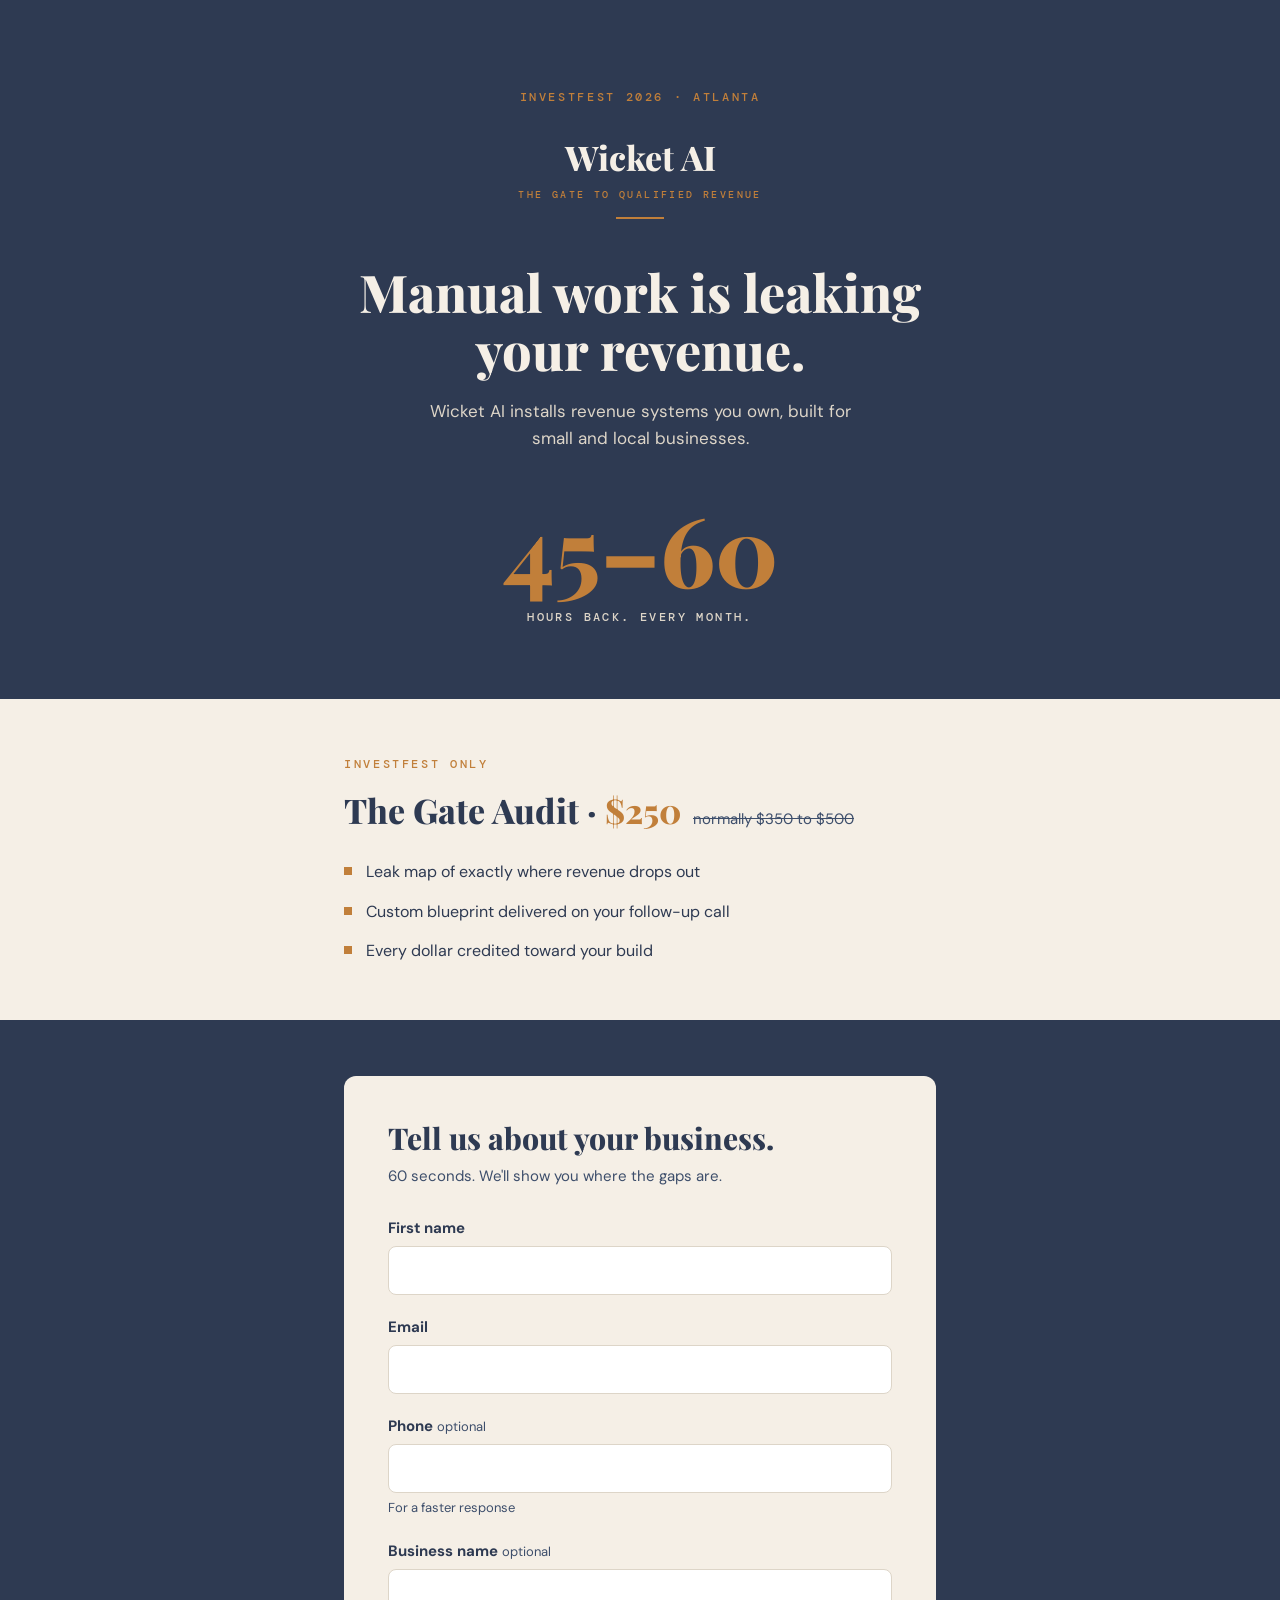
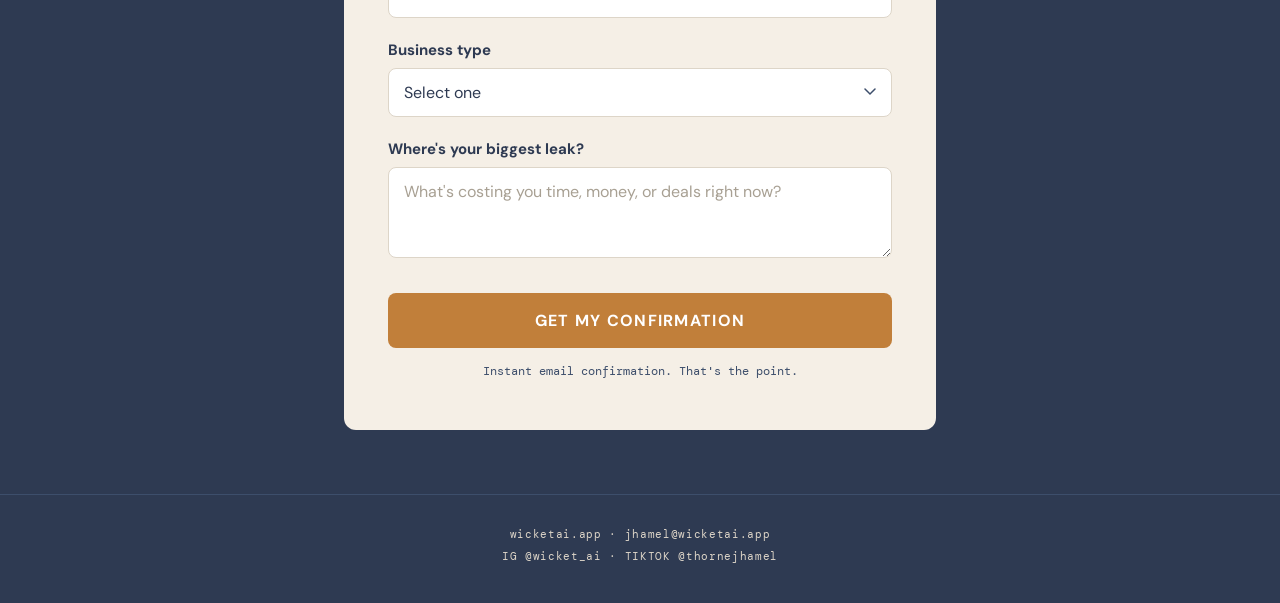
==== investfest/index.html @ 27d0508a "Add InvestFest 2026 intake page at /investfest" ====
<!DOCTYPE html>
<html lang="en">
<head>
  <meta charset="UTF-8" />
  <meta name="viewport" content="width=device-width, initial-scale=1.0" />
  <title>Wicket AI at InvestFest 2026 — The Gate Audit</title>
  <meta name="description" content="Wicket AI at InvestFest 2026, Atlanta. The Gate Audit for $250, InvestFest only. Tell us about your business and get an instant confirmation." />
  <meta name="robots" content="noindex" />
  <link rel="preconnect" href="https://fonts.googleapis.com" />
  <link rel="preconnect" href="https://fonts.gstatic.com" crossorigin />
  <link href="https://fonts.googleapis.com/css2?family=Playfair+Display:wght@700;800&family=DM+Sans:wght@400;700&family=DM+Mono:wght@400;500&display=swap" rel="stylesheet" />
  <style>
    :root {
      --navy: #2E3A52;
      --copper: #C17F3A;
      --offwhite: #F5EFE6;
      --tan: #DDD5C8;
      --navy-muted: #3D4E6B;
    }

    *, *::before, *::after { box-sizing: border-box; margin: 0; padding: 0; }

    html { -webkit-text-size-adjust: 100%; }

    body {
      font-family: 'DM Sans', sans-serif;
      font-size: 16px;
      line-height: 1.6;
      background: var(--navy);
      color: var(--offwhite);
      -webkit-font-smoothing: antialiased;
    }

    .wrap {
      max-width: 640px;
      margin: 0 auto;
      padding: 0 24px;
    }

    .eyebrow {
      font-family: 'DM Mono', monospace;
      font-size: 12px;
      font-weight: 500;
      letter-spacing: 0.22em;
      text-transform: uppercase;
      color: var(--copper);
    }

    /* ---------- HERO ---------- */
    .hero {
      background: var(--navy);
      text-align: center;
      padding: 64px 0 56px;
    }
    .hero .eyebrow { display: block; margin-bottom: 32px; }

    .wordmark {
      font-family: 'Playfair Display', serif;
      font-weight: 800;
      font-size: 34px;
      color: var(--offwhite);
      line-height: 1.1;
    }
    .tagline {
      font-family: 'DM Mono', monospace;
      font-size: 10px;
      font-weight: 500;
      letter-spacing: 0.24em;
      text-transform: uppercase;
      color: var(--copper);
      margin-top: 10px;
      display: inline-block;
    }
    .tagline-rule {
      width: 48px;
      height: 2px;
      background: var(--copper);
      margin: 12px auto 0;
    }

    .hero-headline {
      font-family: 'Playfair Display', serif;
      font-weight: 800;
      font-size: clamp(34px, 7vw, 52px);
      line-height: 1.12;
      color: var(--offwhite);
      margin: 44px 0 18px;
    }
    .hero-sub {
      font-size: 17px;
      color: var(--tan);
      max-width: 460px;
      margin: 0 auto;
    }

    .hero-stat { margin-top: 48px; }
    .stat-num {
      font-family: 'Playfair Display', serif;
      font-weight: 800;
      font-size: clamp(64px, 14vw, 96px);
      line-height: 1;
      color: var(--copper);
    }
    .stat-caption {
      font-family: 'DM Mono', monospace;
      font-size: 12px;
      font-weight: 500;
      letter-spacing: 0.2em;
      text-transform: uppercase;
      color: var(--tan);
      margin-top: 12px;
    }

    /* ---------- OFFER ---------- */
    .offer {
      background: var(--offwhite);
      color: var(--navy);
      padding: 56px 0;
    }
    .offer .eyebrow { display: block; margin-bottom: 16px; }

    .offer-title {
      font-family: 'Playfair Display', serif;
      font-weight: 800;
      font-size: clamp(26px, 5.5vw, 34px);
      line-height: 1.2;
      color: var(--navy);
      display: flex;
      align-items: baseline;
      flex-wrap: wrap;
      gap: 12px;
    }
    .offer-price { color: var(--copper); }
    .offer-was {
      font-family: 'DM Sans', sans-serif;
      font-size: 15px;
      font-weight: 400;
      color: var(--navy-muted);
      text-decoration: line-through;
    }

    .offer-bullets {
      list-style: none;
      margin-top: 28px;
      display: flex;
      flex-direction: column;
      gap: 14px;
    }
    .offer-bullets li {
      display: flex;
      align-items: flex-start;
      gap: 14px;
      font-size: 16px;
      color: var(--navy);
    }
    .offer-bullets li::before {
      content: '';
      flex-shrink: 0;
      width: 8px;
      height: 8px;
      background: var(--copper);
      margin-top: 8px;
    }

    /* ---------- FORM ---------- */
    .intake {
      background: var(--navy);
      padding: 56px 0 64px;
    }
    .intake-card {
      background: var(--offwhite);
      color: var(--navy);
      border-radius: 12px;
      padding: 36px 28px 40px;
    }

    .form-title {
      font-family: 'Playfair Display', serif;
      font-weight: 800;
      font-size: clamp(24px, 5vw, 30px);
      line-height: 1.2;
      color: var(--navy);
    }
    .form-subtitle {
      font-size: 15px;
      color: var(--navy-muted);
      margin-top: 8px;
      margin-bottom: 28px;
    }

    .field { margin-bottom: 20px; }
    .field label {
      display: block;
      font-weight: 700;
      font-size: 15px;
      color: var(--navy);
      margin-bottom: 6px;
    }
    .optional {
      font-weight: 400;
      font-size: 13px;
      color: var(--navy-muted);
    }
    .helper {
      font-size: 13px;
      color: var(--navy-muted);
      margin-top: 5px;
    }

    input, select, textarea {
      width: 100%;
      font-family: 'DM Sans', sans-serif;
      font-size: 16px;
      color: var(--navy);
      background: #FFFFFF;
      border: 1px solid var(--tan);
      border-radius: 8px;
      padding: 13px 15px;
      outline: none;
      -webkit-appearance: none;
      appearance: none;
    }
    textarea { resize: vertical; }
    select {
      background-image: url("data:image/svg+xml,%3Csvg xmlns='http://www.w3.org/2000/svg' width='12' height='8' viewBox='0 0 12 8'%3E%3Cpath d='M1 1l5 5 5-5' stroke='%233D4E6B' stroke-width='1.5' fill='none' stroke-linecap='round'/%3E%3C/svg%3E");
      background-repeat: no-repeat;
      background-position: right 15px center;
      padding-right: 42px;
      cursor: pointer;
    }
    input::placeholder, textarea::placeholder { color: #A8A093; }

    input:focus, select:focus, textarea:focus {
      border-color: var(--copper);
      box-shadow: 0 0 0 2px var(--copper);
    }

    .field-error {
      display: none;
      font-size: 13px;
      font-weight: 700;
      color: var(--copper);
      margin-top: 6px;
    }
    .field.has-error .field-error { display: block; }
    .field.has-error input,
    .field.has-error select { border-color: var(--copper); }

    .submit-btn {
      width: 100%;
      background: var(--copper);
      color: #FFFFFF;
      font-family: 'DM Sans', sans-serif;
      font-size: 16px;
      font-weight: 700;
      text-transform: uppercase;
      letter-spacing: 0.08em;
      border: none;
      border-radius: 8px;
      padding: 17px;
      cursor: pointer;
      margin-top: 8px;
    }
    .submit-btn:focus-visible { outline: 3px solid var(--navy); outline-offset: 2px; }
    .submit-btn:disabled { opacity: 0.7; cursor: default; }

    .submit-note {
      font-family: 'DM Mono', monospace;
      font-size: 12px;
      color: var(--navy-muted);
      text-align: center;
      margin-top: 14px;
    }

    .form-fail {
      display: none;
      font-size: 15px;
      font-weight: 700;
      color: var(--copper);
      text-align: center;
      margin-top: 16px;
    }
    .form-fail.visible { display: block; }

    /* ---------- SUCCESS ---------- */
    .success {
      display: none;
      text-align: center;
      padding: 24px 0 8px;
    }
    .success.visible { display: block; }
    .success-headline {
      font-family: 'Playfair Display', serif;
      font-weight: 800;
      font-size: clamp(44px, 10vw, 64px);
      color: var(--navy);
    }
    .success-line {
      font-size: 17px;
      color: var(--navy);
      margin-top: 16px;
    }
    .success-note {
      font-family: 'DM Mono', monospace;
      font-size: 12px;
      color: var(--navy-muted);
      margin-top: 10px;
    }
    .reset-btn {
      background: none;
      border: none;
      font-family: 'DM Sans', sans-serif;
      font-size: 16px;
      font-weight: 700;
      color: var(--copper);
      cursor: pointer;
      margin-top: 32px;
      padding: 8px;
    }
    .reset-btn:focus-visible { outline: 3px solid var(--copper); outline-offset: 2px; }

    /* ---------- FOOTER ---------- */
    .footer {
      background: var(--navy);
      border-top: 1px solid var(--navy-muted);
      padding: 28px 0 36px;
      text-align: center;
    }
    .footer p {
      font-family: 'DM Mono', monospace;
      font-size: 11px;
      letter-spacing: 0.06em;
      color: var(--tan);
      line-height: 2;
    }
    .footer a { color: var(--tan); text-decoration: none; }
    .footer a:focus-visible { outline: 2px solid var(--copper); outline-offset: 2px; }

    @media (min-width: 820px) {
      .hero { padding: 88px 0 72px; }
      .intake-card { padding: 44px 44px 48px; }
    }
  </style>
</head>
<body>

  <!-- HERO -->
  <header class="hero">
    <div class="wrap">
      <span class="eyebrow">INVESTFEST 2026 &middot; ATLANTA</span>
      <h1 class="wordmark">Wicket AI</h1>
      <span class="tagline">The Gate to Qualified Revenue</span>
      <div class="tagline-rule" aria-hidden="true"></div>
      <p class="hero-headline">Manual work is leaking your revenue.</p>
      <p class="hero-sub">Wicket AI installs revenue systems you own, built for small and local businesses.</p>
      <div class="hero-stat">
        <div class="stat-num">45&ndash;60</div>
        <div class="stat-caption">Hours back. Every month.</div>
      </div>
    </div>
  </header>

  <!-- OFFER -->
  <section class="offer">
    <div class="wrap">
      <span class="eyebrow">INVESTFEST ONLY</span>
      <h2 class="offer-title">
        <span>The Gate Audit &middot; <span class="offer-price">$250</span></span>
        <span class="offer-was">normally $350 to $500</span>
      </h2>
      <ul class="offer-bullets">
        <li>Leak map of exactly where revenue drops out</li>
        <li>Custom blueprint delivered on your follow-up call</li>
        <li>Every dollar credited toward your build</li>
      </ul>
    </div>
  </section>

  <!-- INTAKE -->
  <section class="intake">
    <div class="wrap">
      <div class="intake-card">

        <div id="formView">
          <h2 class="form-title">Tell us about your business.</h2>
          <p class="form-subtitle">60 seconds. We'll show you where the gaps are.</p>

          <form id="intakeForm" novalidate>
            <div class="field" id="field-first_name">
              <label for="first_name">First name</label>
              <input type="text" id="first_name" name="first_name" autocomplete="given-name" autocapitalize="words" />
              <p class="field-error">Please enter your first name.</p>
            </div>

            <div class="field" id="field-email">
              <label for="email">Email</label>
              <input type="email" id="email" name="email" autocomplete="email" inputmode="email" autocapitalize="off" />
              <p class="field-error">Please enter a valid email address.</p>
            </div>

            <div class="field">
              <label for="phone">Phone <span class="optional">optional</span></label>
              <input type="tel" id="phone" name="phone" autocomplete="tel" inputmode="tel" />
              <p class="helper">For a faster response</p>
            </div>

            <div class="field">
              <label for="business_name">Business name <span class="optional">optional</span></label>
              <input type="text" id="business_name" name="business_name" autocomplete="organization" />
            </div>

            <div class="field" id="field-business_type">
              <label for="business_type">Business type</label>
              <select id="business_type" name="business_type">
                <option value="" disabled selected>Select one</option>
                <option value="Real Estate">Real Estate</option>
                <option value="Agency or Creator">Agency or Creator</option>
                <option value="Local Service">Local Service</option>
                <option value="Financial Services">Financial Services</option>
                <option value="Health and Wellness">Health and Wellness</option>
                <option value="Other">Other</option>
              </select>
              <p class="field-error">Please select your business type.</p>
            </div>

            <div class="field">
              <label for="leak">Where's your biggest leak?</label>
              <textarea id="leak" name="leak" rows="3" placeholder="What's costing you time, money, or deals right now?"></textarea>
            </div>

            <button type="submit" class="submit-btn" id="submitBtn">Get My Confirmation</button>
            <p class="submit-note">Instant email confirmation. That's the point.</p>
            <p class="form-fail" id="formFail">Connection hiccup. Your info is safe, tap submit again.</p>
          </form>
        </div>

        <div class="success" id="successView">
          <p class="success-headline">Done.</p>
          <p class="success-line">Check your inbox. It's already there.</p>
          <p class="success-note">We'll reach out within 24 to 48 hours either way.</p>
          <button type="button" class="reset-btn" id="resetBtn">+ Add another response</button>
        </div>

      </div>
    </div>
  </section>

  <!-- FOOTER -->
  <footer class="footer">
    <div class="wrap">
      <p>
        <a href="https://wicketai.app">wicketai.app</a> &middot;
        <a href="mailto:jhamel@wicketai.app">jhamel@wicketai.app</a><br />
        IG @wicket_ai &middot; TIKTOK @thornejhamel
      </p>
    </div>
  </footer>

  <script>
    const WEBHOOK_URL = "PASTE_N8N_PRODUCTION_WEBHOOK_URL_HERE";
    const PENDING_KEY = "wicket_pending_submissions";
    const KIOSK_RESET_MS = 45000;

    const form = document.getElementById('intakeForm');
    const formView = document.getElementById('formView');
    const successView = document.getElementById('successView');
    const submitBtn = document.getElementById('submitBtn');
    const formFail = document.getElementById('formFail');
    const resetBtn = document.getElementById('resetBtn');

    const EMAIL_RE = /^[^\s@]+@[^\s@]+\.[^\s@]+$/;
    let kioskTimer = null;

    function buildPayload() {
      return {
        first_name: document.getElementById('first_name').value.trim(),
        email: document.getElementById('email').value.trim(),
        phone: document.getElementById('phone').value.trim(),
        business_name: document.getElementById('business_name').value.trim(),
        business_type: document.getElementById('business_type').value,
        leak: document.getElementById('leak').value.trim(),
        source: "investfest2026",
        submitted_at: new Date().toISOString()
      };
    }

    function validate() {
      let valid = true;
      const checks = [
        ['field-first_name', document.getElementById('first_name').value.trim() !== ''],
        ['field-email', EMAIL_RE.test(document.getElementById('email').value.trim())],
        ['field-business_type', document.getElementById('business_type').value !== '']
      ];
      checks.forEach(([id, ok]) => {
        const field = document.getElementById(id);
        field.classList.toggle('has-error', !ok);
        if (!ok) valid = false;
      });
      return valid;
    }

    async function postPayload(payload) {
      const res = await fetch(WEBHOOK_URL, {
        method: 'POST',
        headers: { 'Content-Type': 'application/json' },
        body: JSON.stringify(payload)
      });
      if (!res.ok) throw new Error('HTTP ' + res.status);
    }

    function savePending(payload) {
      try {
        const pending = JSON.parse(localStorage.getItem(PENDING_KEY) || '[]');
        pending.push(payload);
        localStorage.setItem(PENDING_KEY, JSON.stringify(pending));
      } catch (e) { /* storage unavailable, nothing more to do */ }
    }

    function clearPendingFor(email) {
      try {
        const pending = JSON.parse(localStorage.getItem(PENDING_KEY) || '[]');
        const remaining = pending.filter(p => p.email !== email);
        if (remaining.length === 0) {
          localStorage.removeItem(PENDING_KEY);
        } else {
          localStorage.setItem(PENDING_KEY, JSON.stringify(remaining));
        }
      } catch (e) { /* ignore */ }
    }

    async function retryPending() {
      let pending;
      try {
        pending = JSON.parse(localStorage.getItem(PENDING_KEY) || '[]');
      } catch (e) { return; }
      if (!Array.isArray(pending) || pending.length === 0) return;

      const remaining = [];
      for (const payload of pending) {
        try {
          await postPayload(payload);
        } catch (e) {
          remaining.push(payload);
        }
      }
      try {
        if (remaining.length === 0) {
          localStorage.removeItem(PENDING_KEY);
        } else {
          localStorage.setItem(PENDING_KEY, JSON.stringify(remaining));
        }
      } catch (e) { /* ignore */ }
    }

    function showSuccess() {
      formView.style.display = 'none';
      successView.classList.add('visible');
      window.scrollTo({ top: successView.getBoundingClientRect().top + window.scrollY - 120, behavior: 'smooth' });
      armKioskReset();
    }

    function resetForm() {
      if (kioskTimer) { clearTimeout(kioskTimer); kioskTimer = null; }
      form.reset();
      formFail.classList.remove('visible');
      document.querySelectorAll('.field.has-error').forEach(f => f.classList.remove('has-error'));
      successView.classList.remove('visible');
      formView.style.display = '';
      submitBtn.disabled = false;
      submitBtn.textContent = 'Get My Confirmation';
    }

    function armKioskReset() {
      if (kioskTimer) clearTimeout(kioskTimer);
      kioskTimer = setTimeout(resetForm, KIOSK_RESET_MS);
    }

    ['touchstart', 'mousedown', 'keydown'].forEach(evt => {
      document.addEventListener(evt, () => {
        if (successView.classList.contains('visible')) armKioskReset();
      }, { passive: true });
    });

    form.addEventListener('submit', async (e) => {
      e.preventDefault();
      formFail.classList.remove('visible');
      if (!validate()) return;
      if (submitBtn.disabled) return;

      submitBtn.disabled = true;
      submitBtn.textContent = 'SENDING…';

      const payload = buildPayload();
      try {
        await postPayload(payload);
        clearPendingFor(payload.email);
        showSuccess();
      } catch (err) {
        savePending(payload);
        formFail.classList.add('visible');
        submitBtn.disabled = false;
        submitBtn.textContent = 'Get My Confirmation';
      }
    });

    resetBtn.addEventListener('click', resetForm);

    retryPending();
  </script>
</body>
</html>
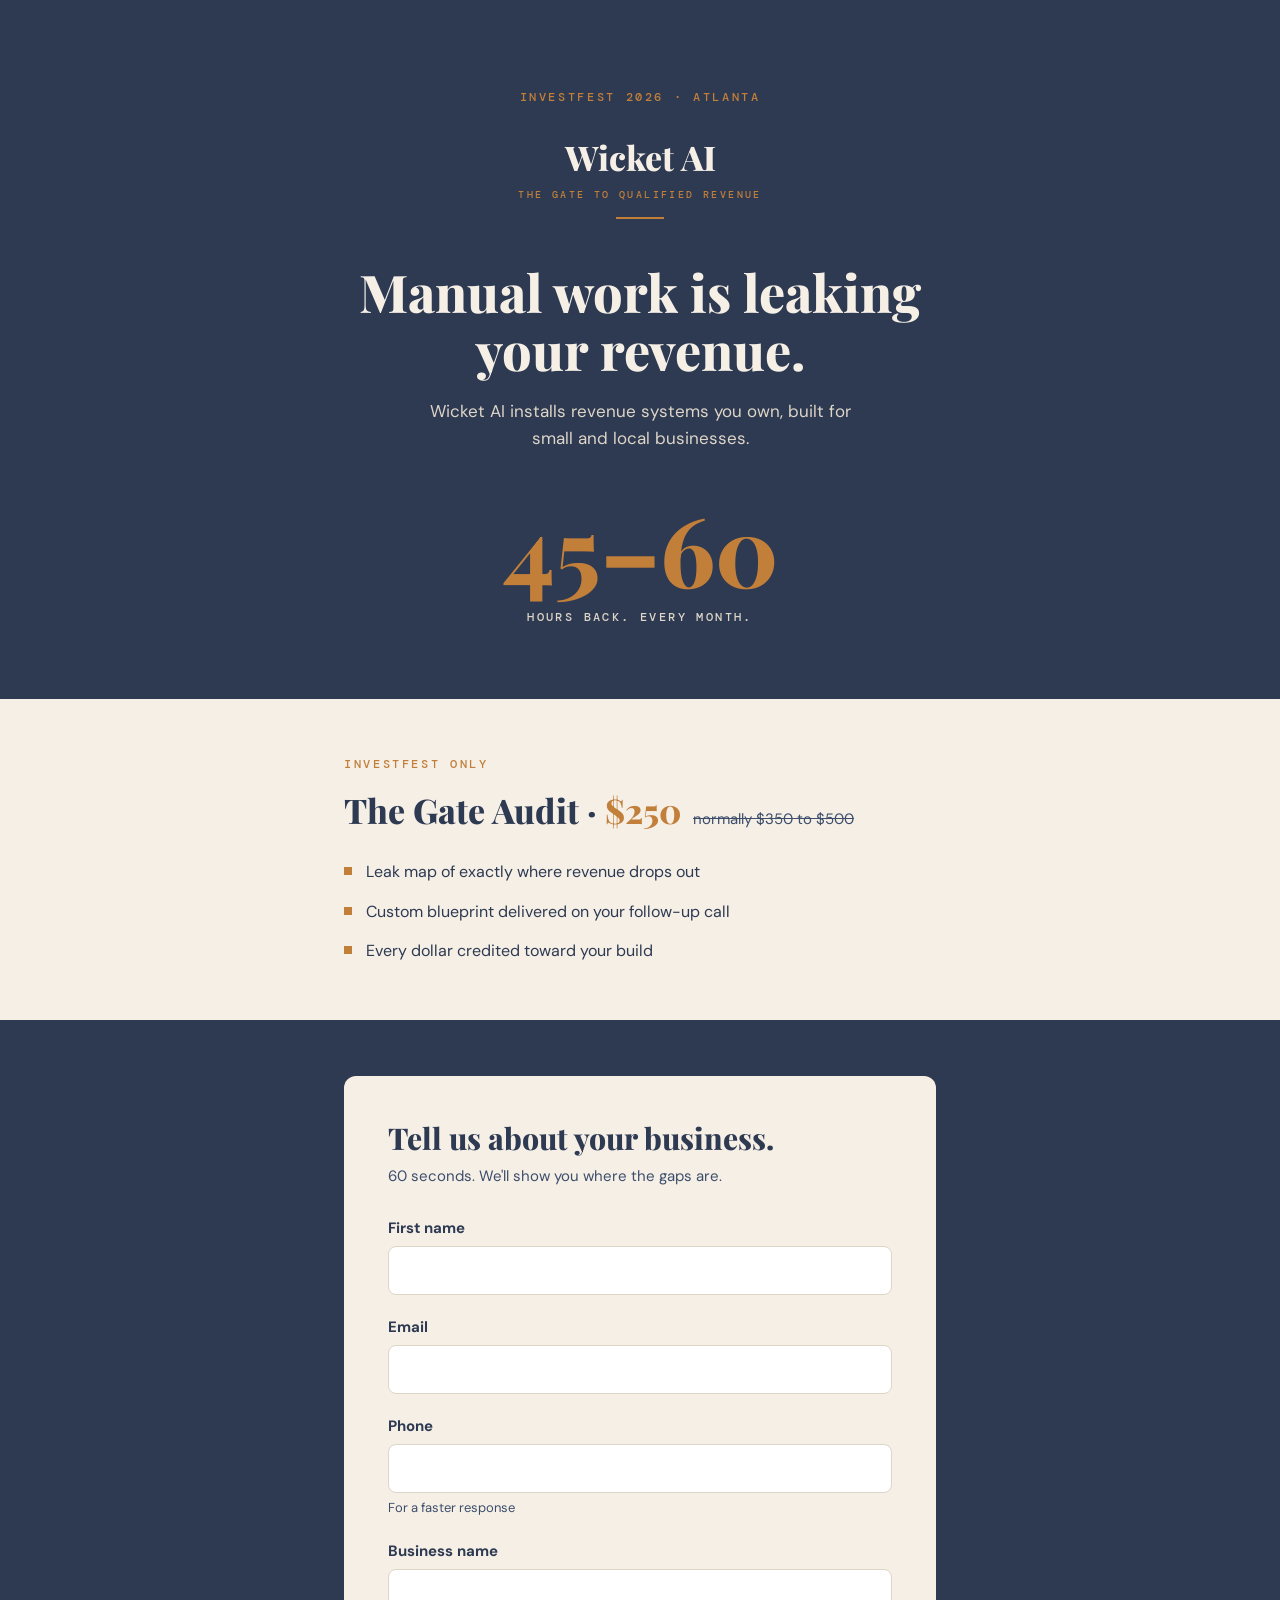
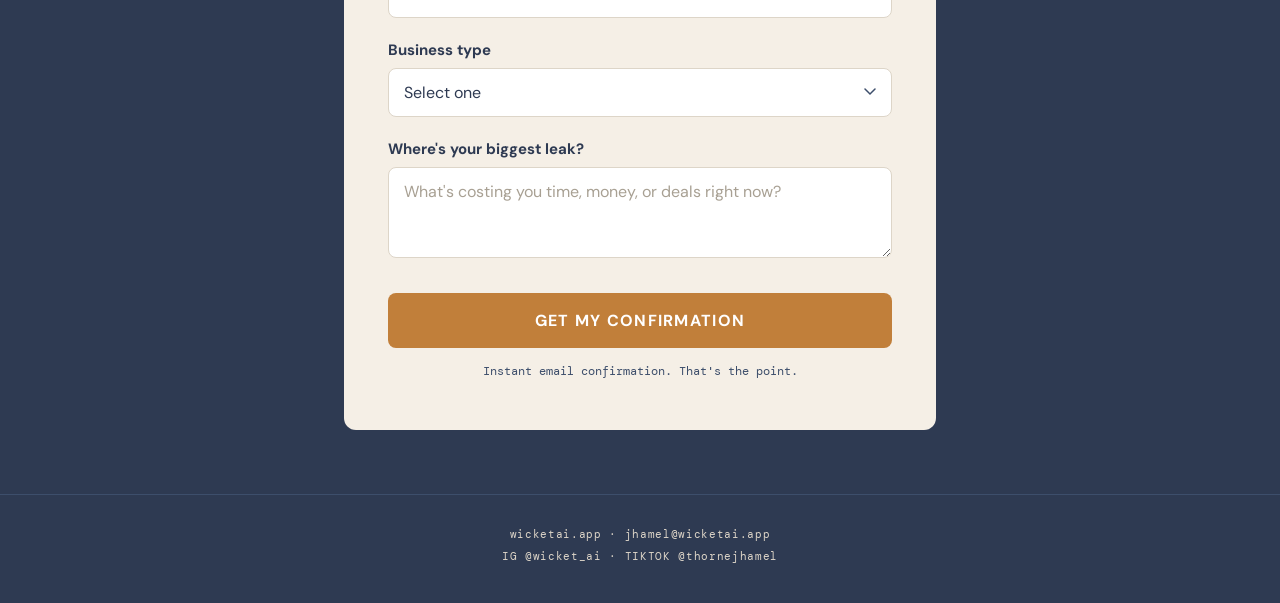
==== commit b5a9e634: "Wire InvestFest form to production n8n webhook, require phone and business name Co-Authored-By: Clau" ====
--- a/investfest/index.html
+++ b/investfest/index.html
@@ -398,15 +398,17 @@
               <p class="field-error">Please enter a valid email address.</p>
             </div>
 
-            <div class="field">
-              <label for="phone">Phone <span class="optional">optional</span></label>
+            <div class="field" id="field-phone">
+              <label for="phone">Phone</label>
               <input type="tel" id="phone" name="phone" autocomplete="tel" inputmode="tel" />
               <p class="helper">For a faster response</p>
+              <p class="field-error">Please enter a valid phone number.</p>
             </div>
 
-            <div class="field">
-              <label for="business_name">Business name <span class="optional">optional</span></label>
+            <div class="field" id="field-business_name">
+              <label for="business_name">Business name</label>
               <input type="text" id="business_name" name="business_name" autocomplete="organization" />
+              <p class="field-error">Please enter your business name.</p>
             </div>
 
             <div class="field" id="field-business_type">
@@ -457,7 +459,7 @@
   </footer>
 
   <script>
-    const WEBHOOK_URL = "PASTE_N8N_PRODUCTION_WEBHOOK_URL_HERE";
+    const WEBHOOK_URL = "https://wicketai.app.n8n.cloud/webhook/investfest2026";
     const PENDING_KEY = "wicket_pending_submissions";
     const KIOSK_RESET_MS = 45000;
 
@@ -469,6 +471,7 @@
     const resetBtn = document.getElementById('resetBtn');
 
     const EMAIL_RE = /^[^\s@]+@[^\s@]+\.[^\s@]+$/;
+    const PHONE_RE = /^[\d\s()+.-]{7,20}$/;
     let kioskTimer = null;
 
     function buildPayload() {
@@ -489,6 +492,8 @@
       const checks = [
         ['field-first_name', document.getElementById('first_name').value.trim() !== ''],
         ['field-email', EMAIL_RE.test(document.getElementById('email').value.trim())],
+        ['field-phone', PHONE_RE.test(document.getElementById('phone').value.trim())],
+        ['field-business_name', document.getElementById('business_name').value.trim() !== ''],
         ['field-business_type', document.getElementById('business_type').value !== '']
       ];
       checks.forEach(([id, ok]) => {
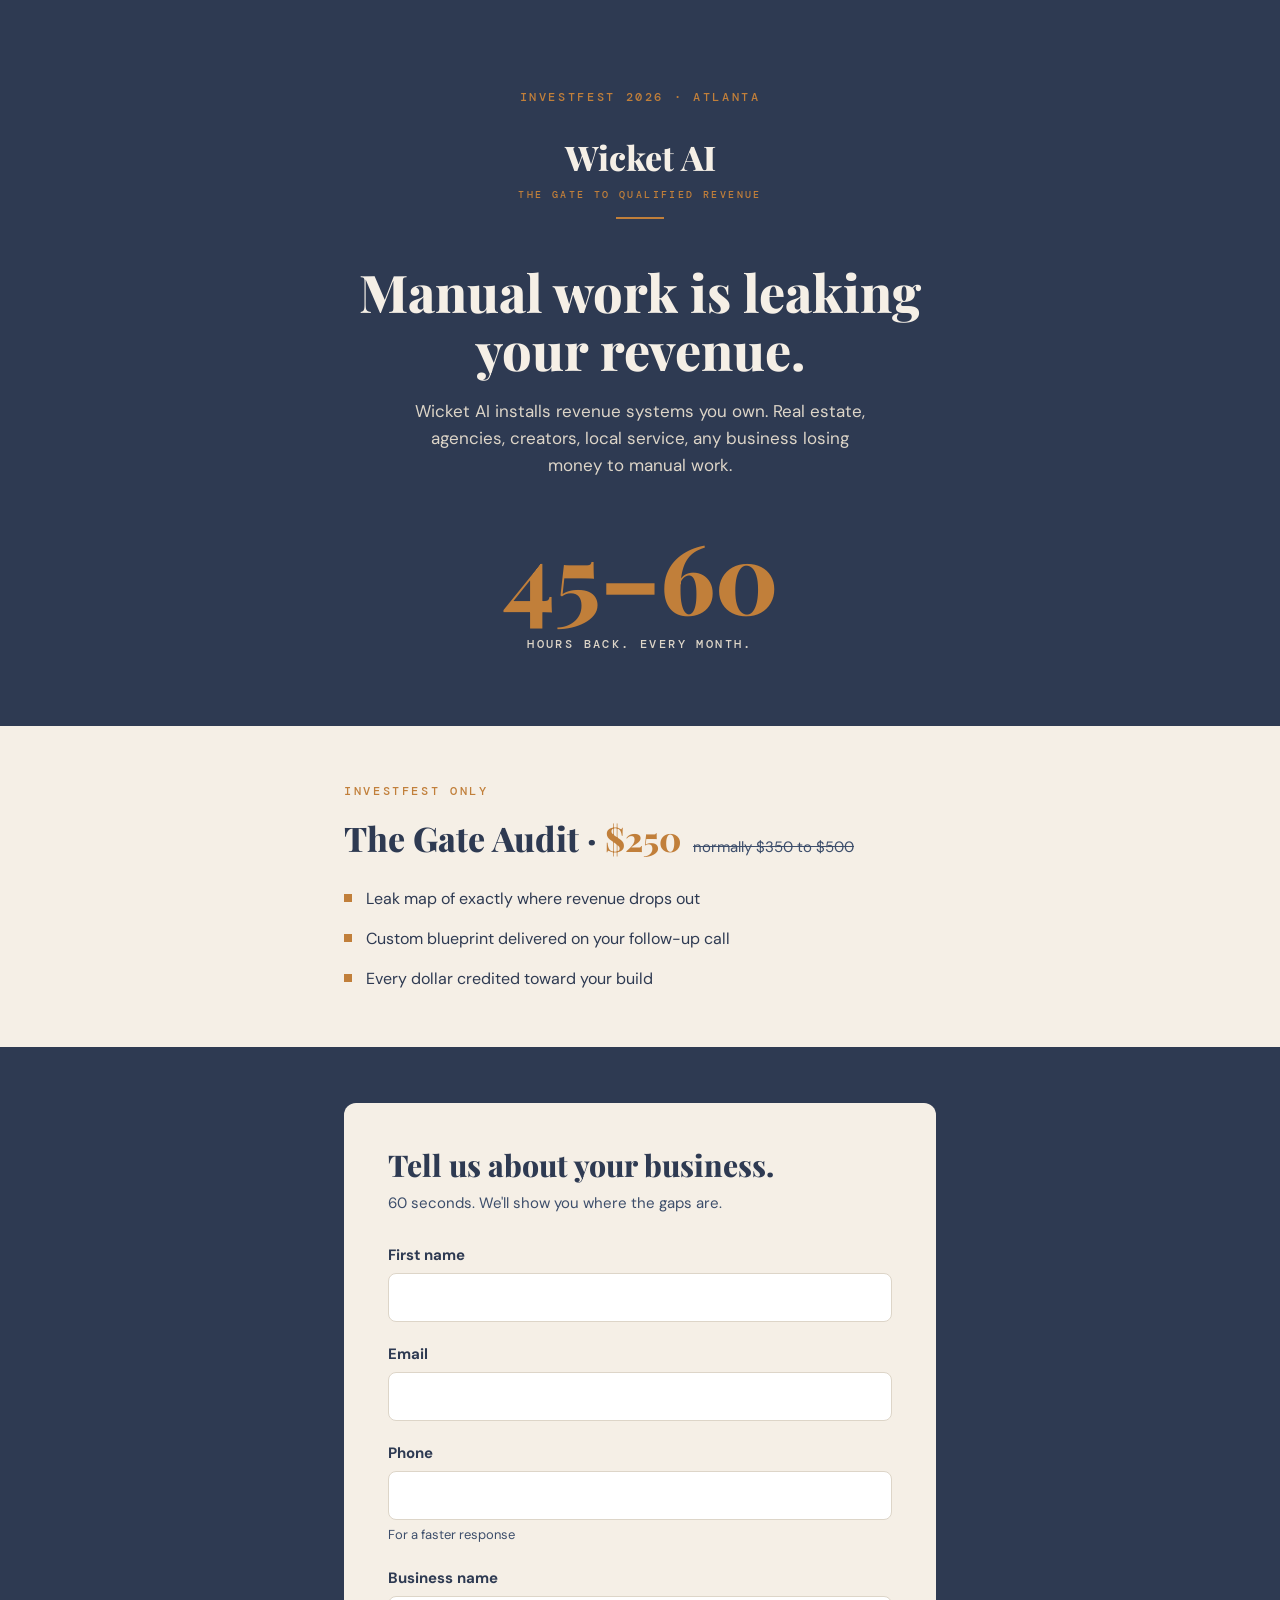
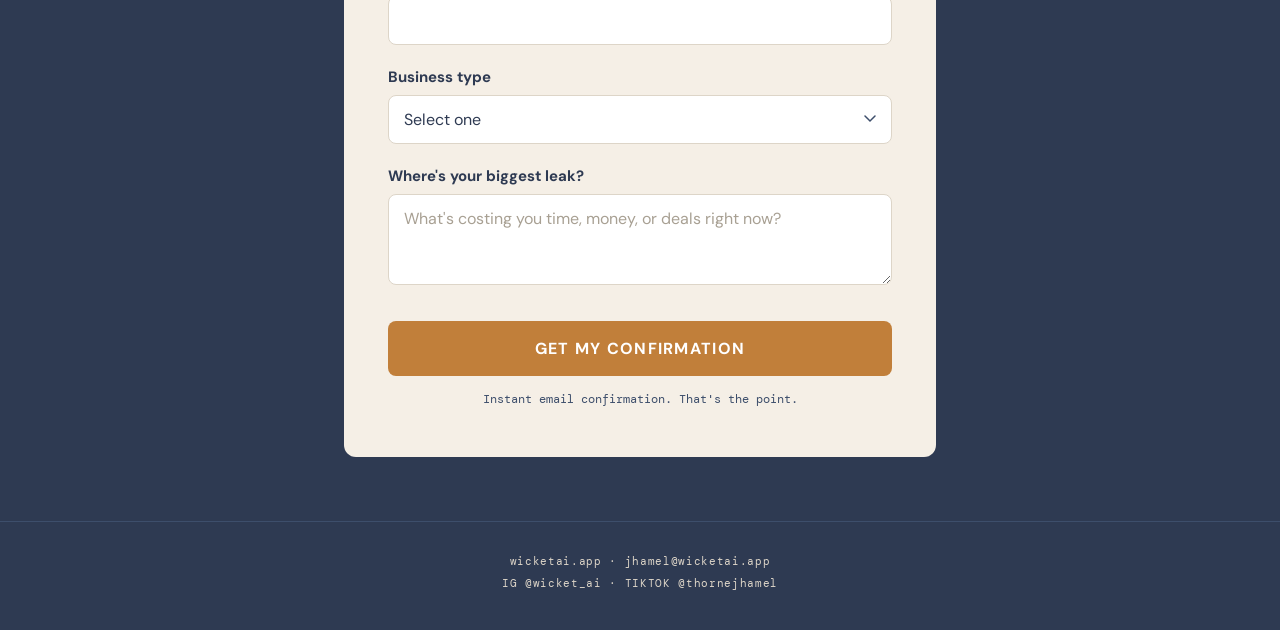
==== commit 89a3bc3e: "Broaden InvestFest hero positioning beyond small and local businesses Co-Authored-By: Claude Fable 5" ====
--- a/investfest/index.html
+++ b/investfest/index.html
@@ -352,7 +352,7 @@
       <span class="tagline">The Gate to Qualified Revenue</span>
       <div class="tagline-rule" aria-hidden="true"></div>
       <p class="hero-headline">Manual work is leaking your revenue.</p>
-      <p class="hero-sub">Wicket AI installs revenue systems you own, built for small and local businesses.</p>
+      <p class="hero-sub">Wicket AI installs revenue systems you own. Real estate, agencies, creators, local service, any business losing money to manual work.</p>
       <div class="hero-stat">
         <div class="stat-num">45&ndash;60</div>
         <div class="stat-caption">Hours back. Every month.</div>
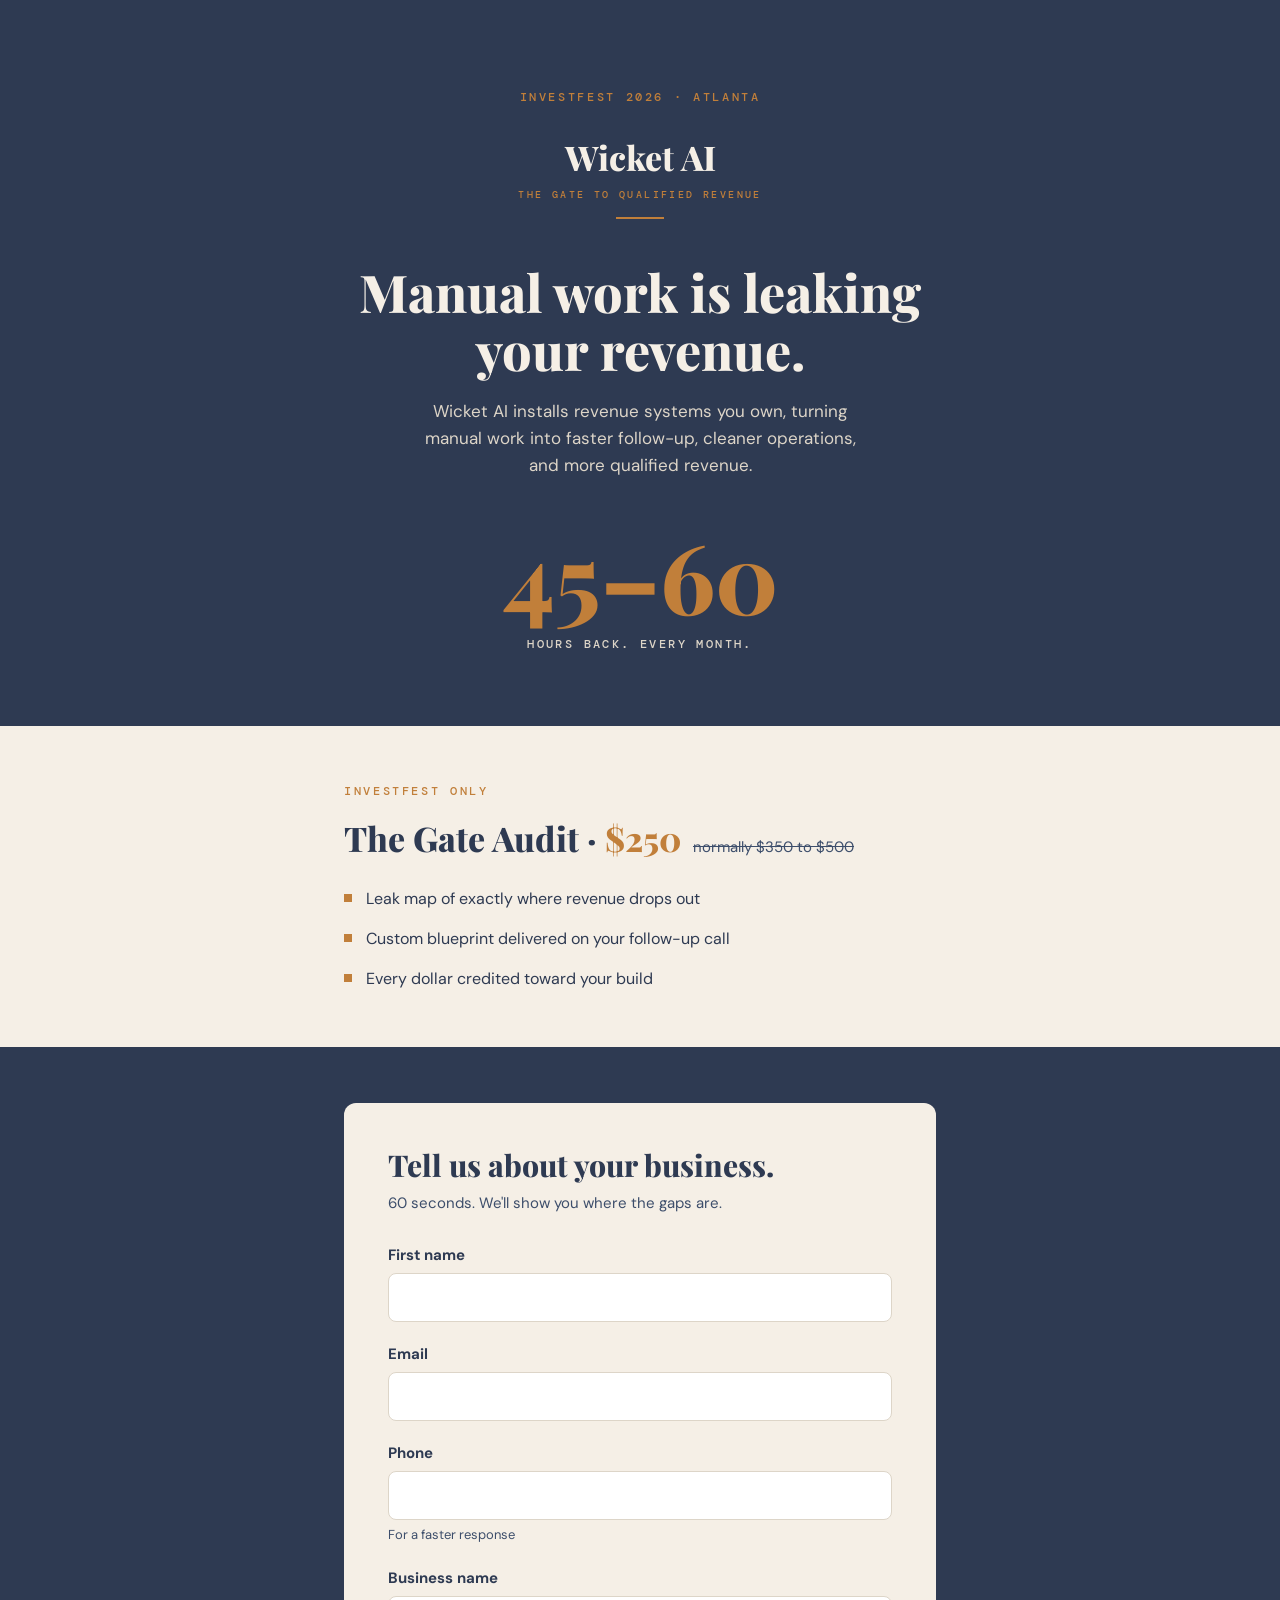
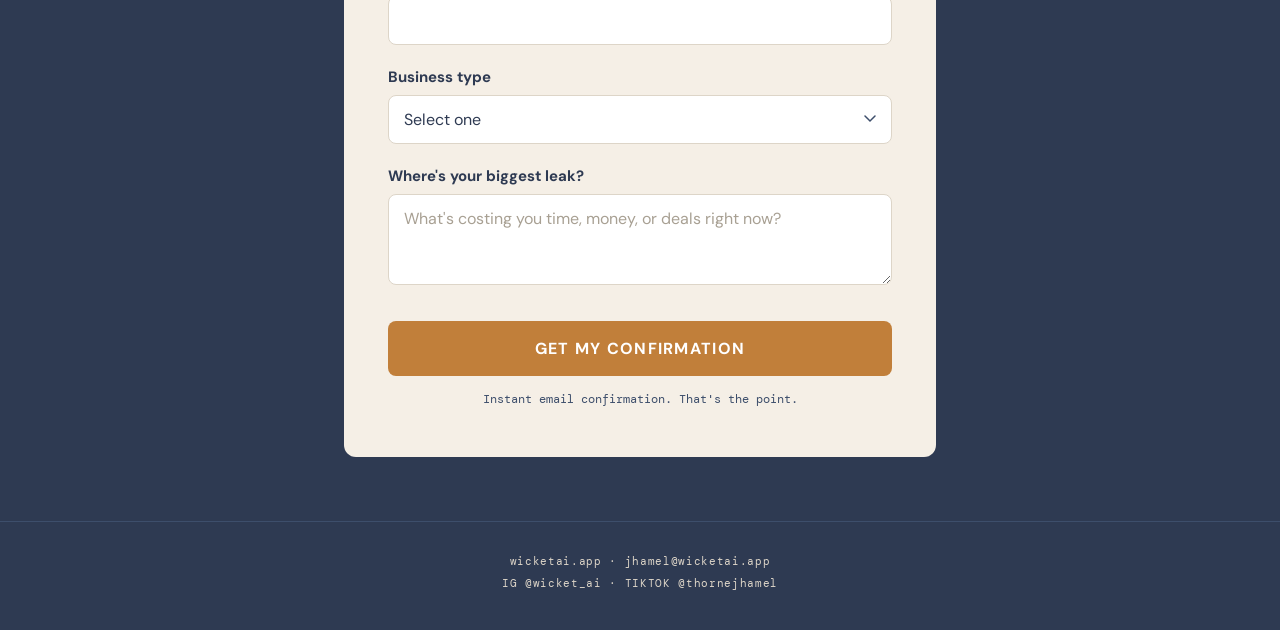
==== commit 1f851023: "Make InvestFest hero subheading outcome-focused and industry-neutral Co-Authored-By: Claude Fable 5 " ====
--- a/investfest/index.html
+++ b/investfest/index.html
@@ -352,7 +352,7 @@
       <span class="tagline">The Gate to Qualified Revenue</span>
       <div class="tagline-rule" aria-hidden="true"></div>
       <p class="hero-headline">Manual work is leaking your revenue.</p>
-      <p class="hero-sub">Wicket AI installs revenue systems you own. Real estate, agencies, creators, local service, any business losing money to manual work.</p>
+      <p class="hero-sub">Wicket AI installs revenue systems you own, turning manual work into faster follow-up, cleaner operations, and more qualified revenue.</p>
       <div class="hero-stat">
         <div class="stat-num">45&ndash;60</div>
         <div class="stat-caption">Hours back. Every month.</div>
